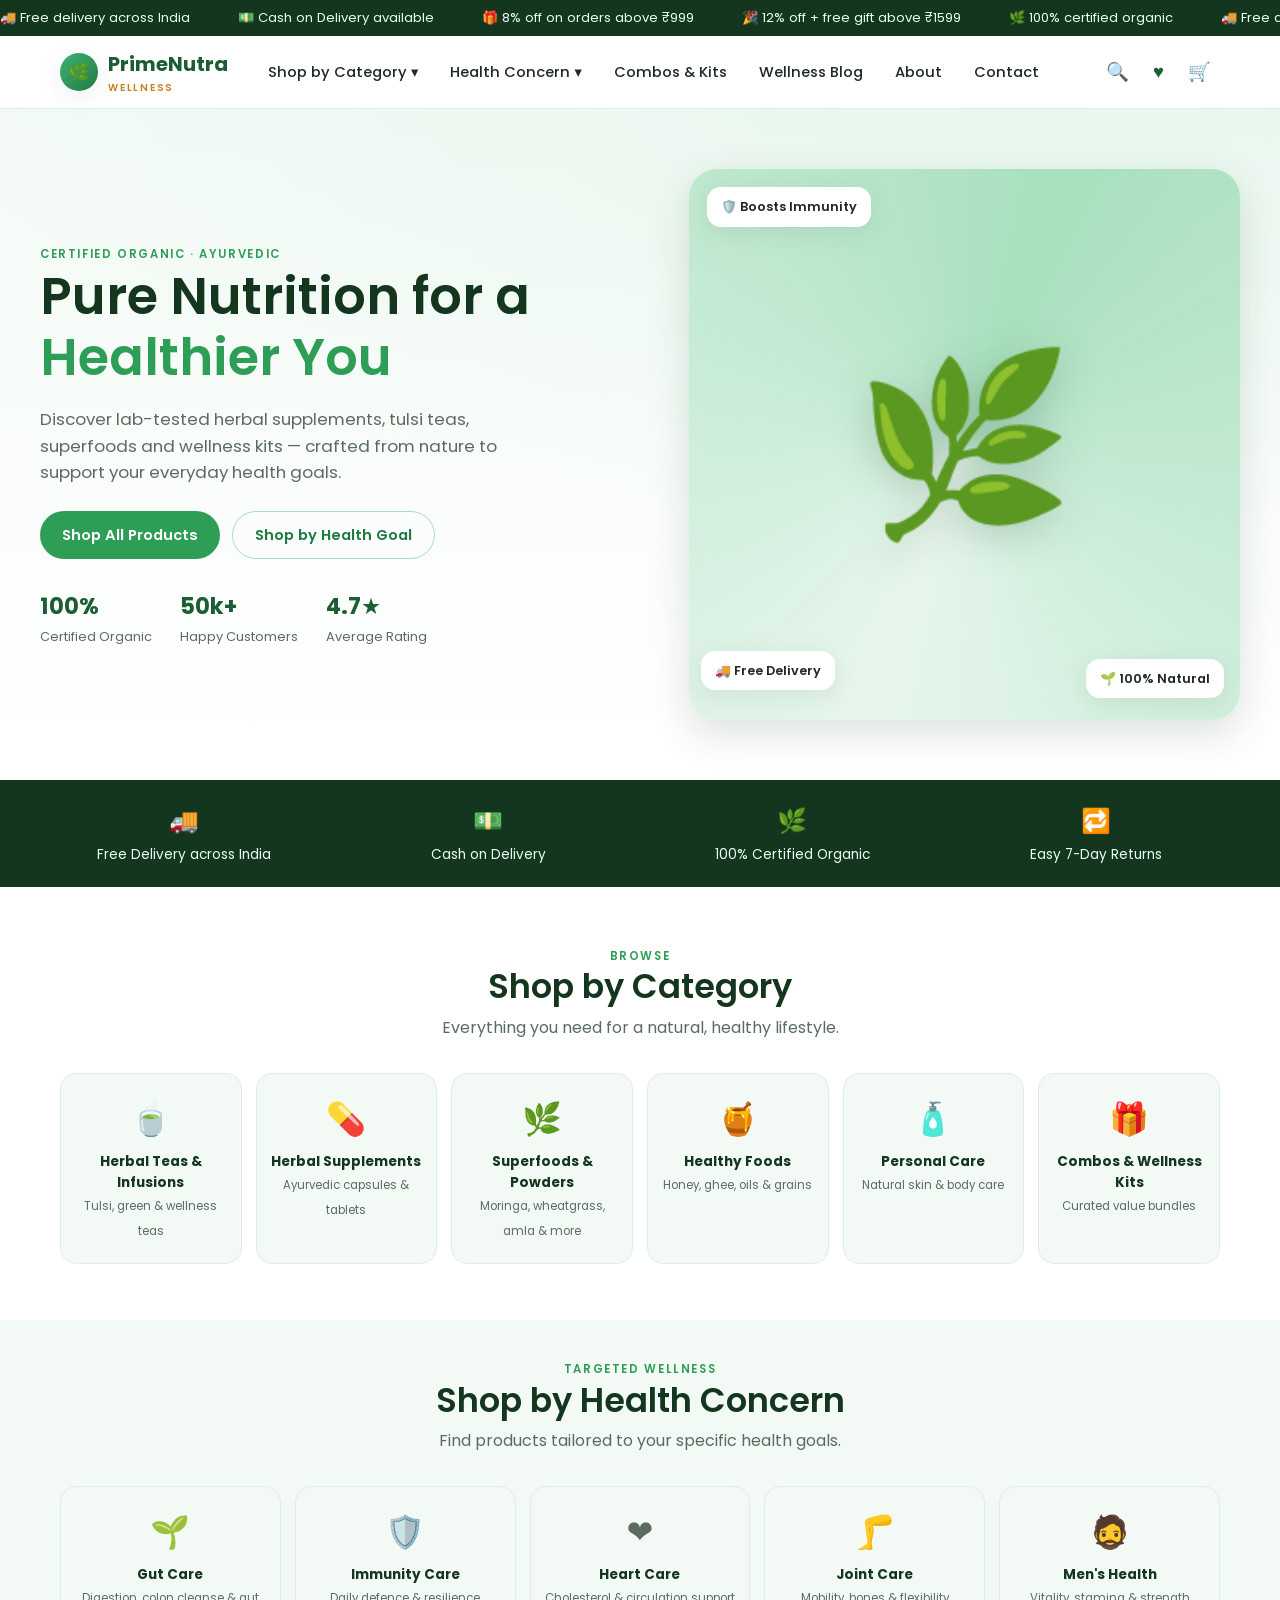
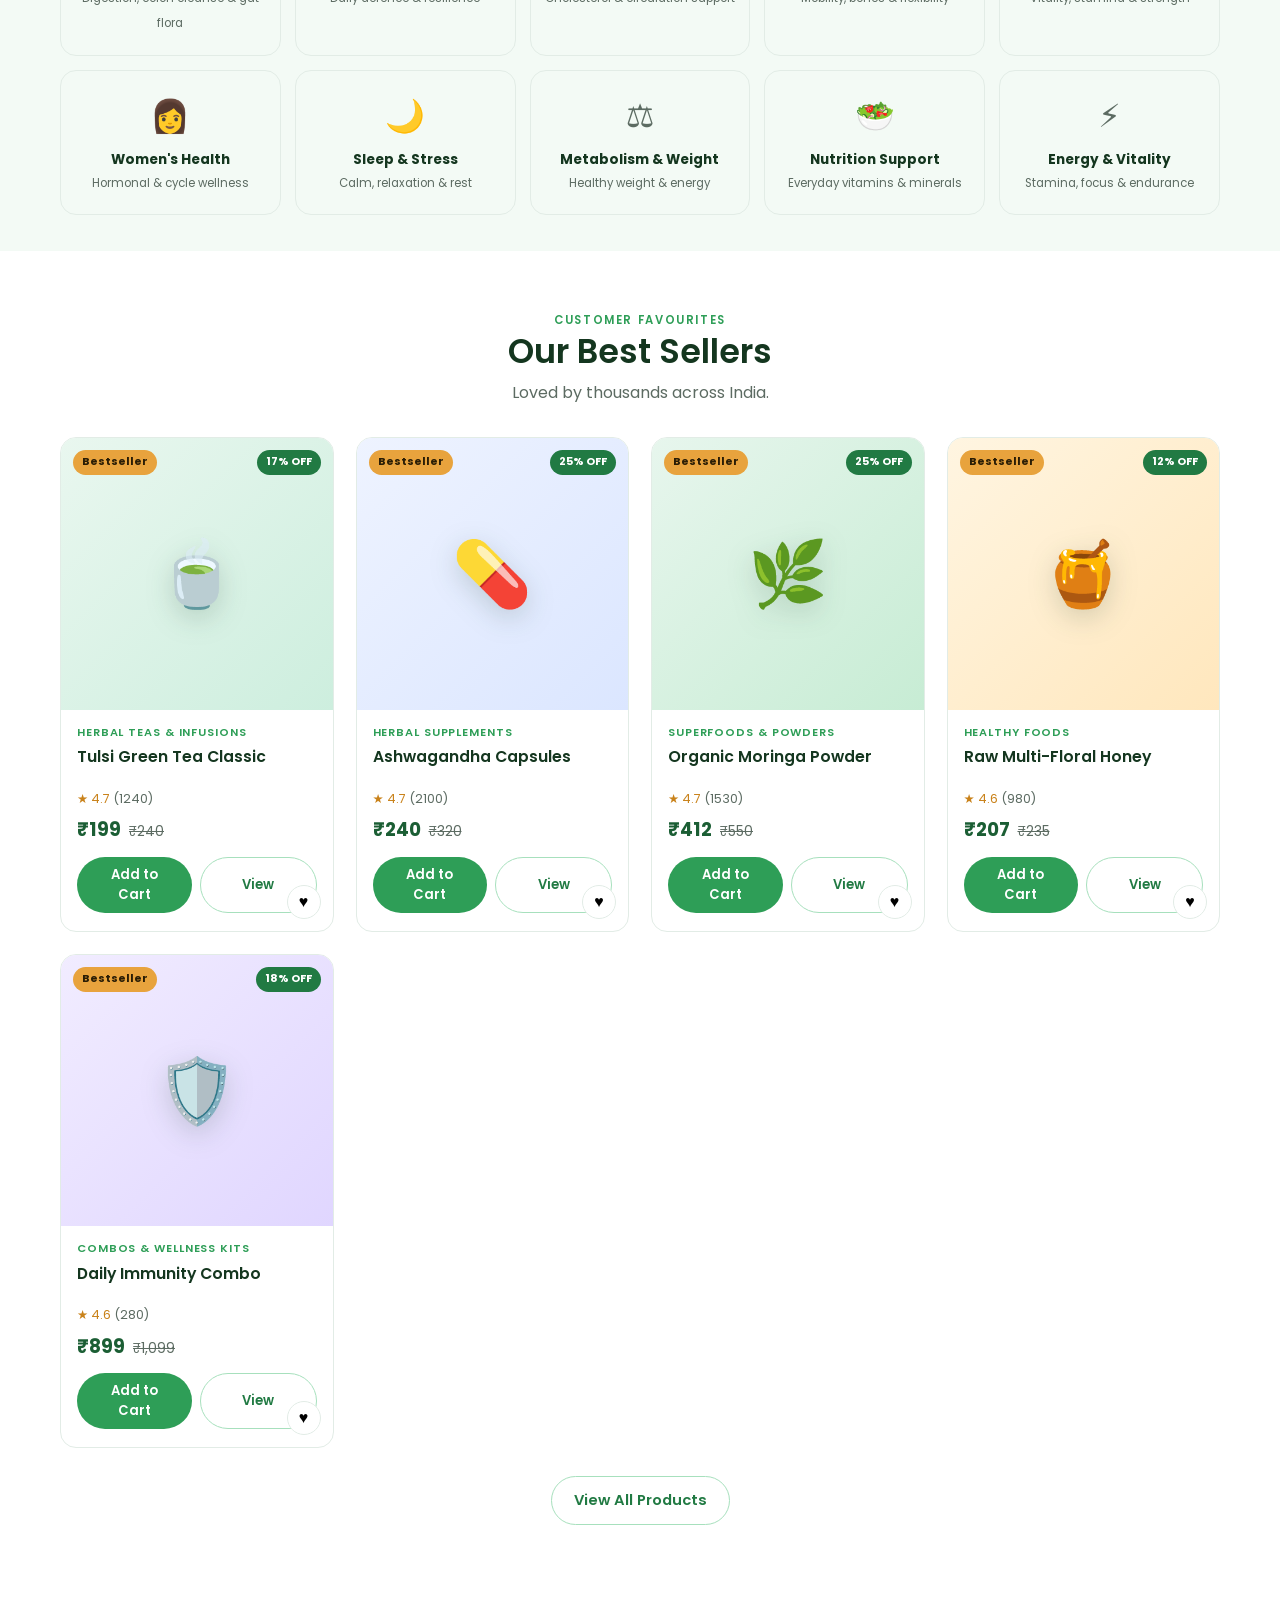
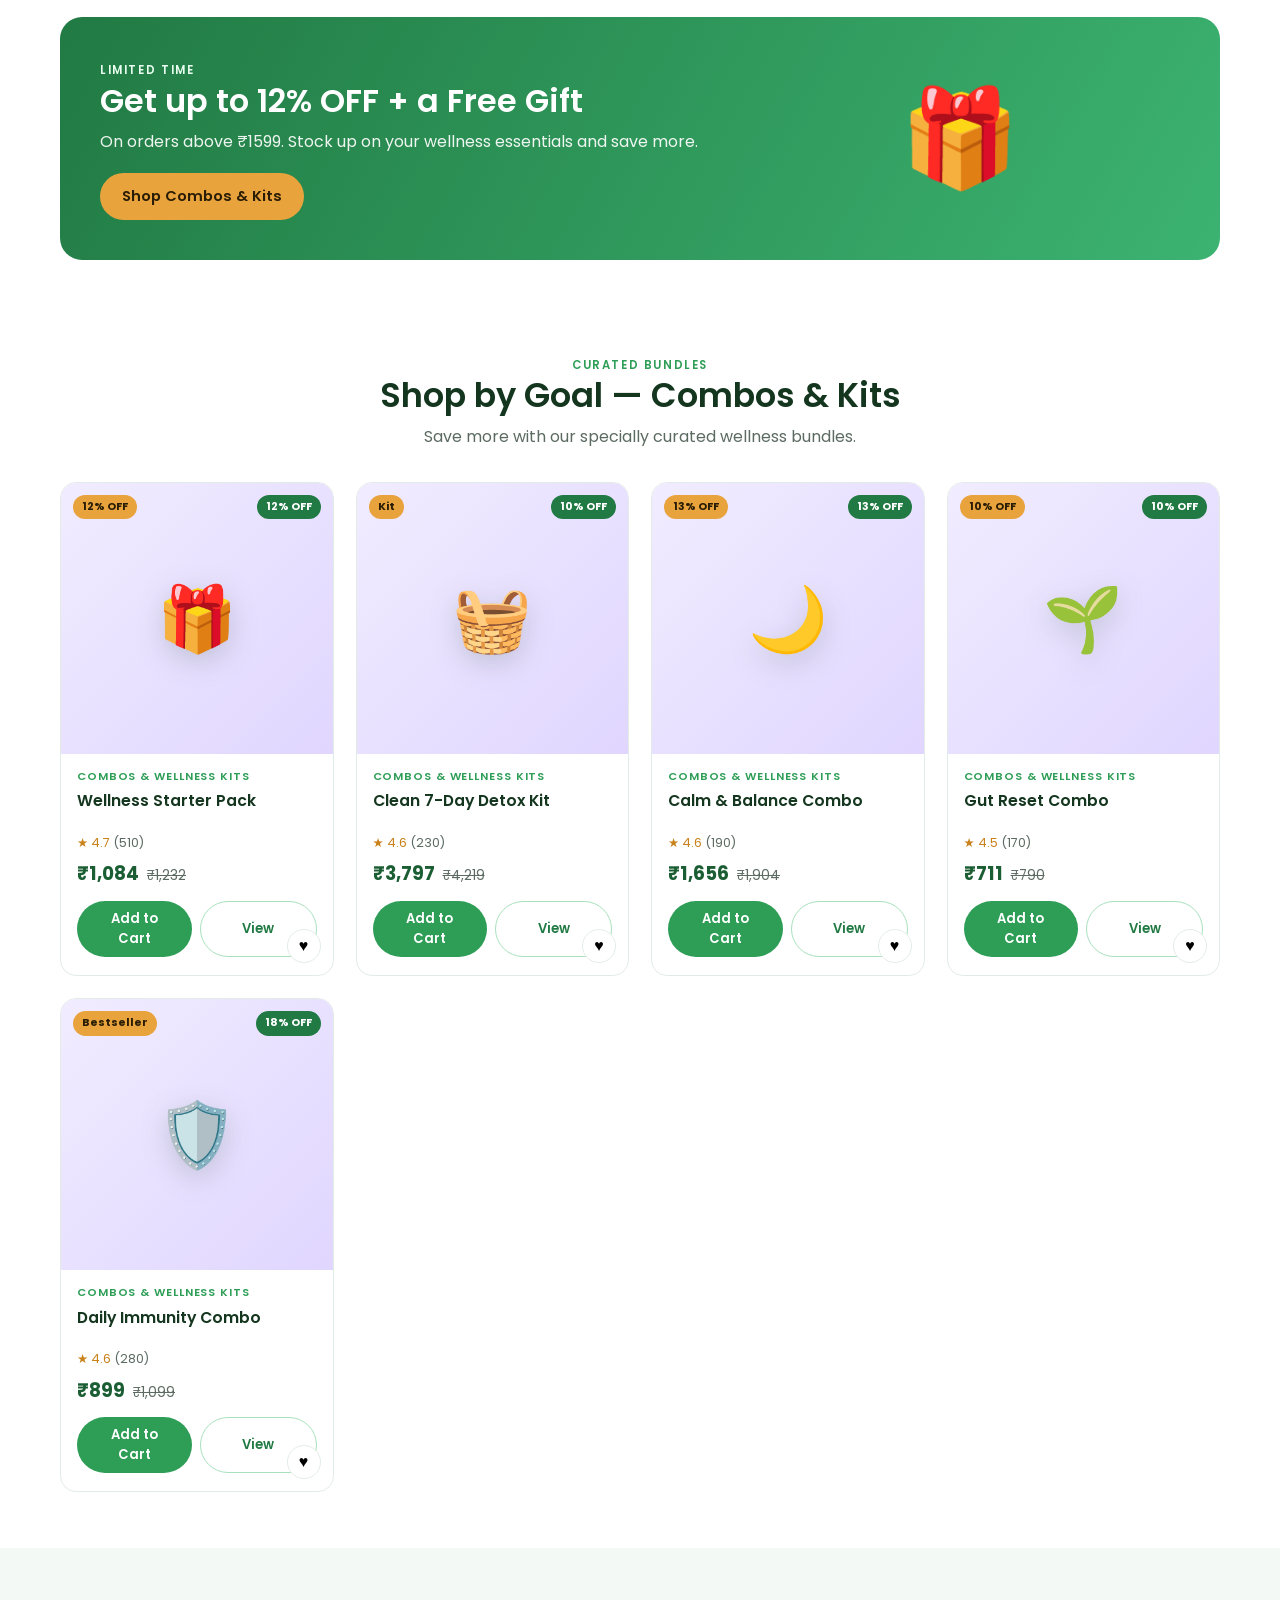
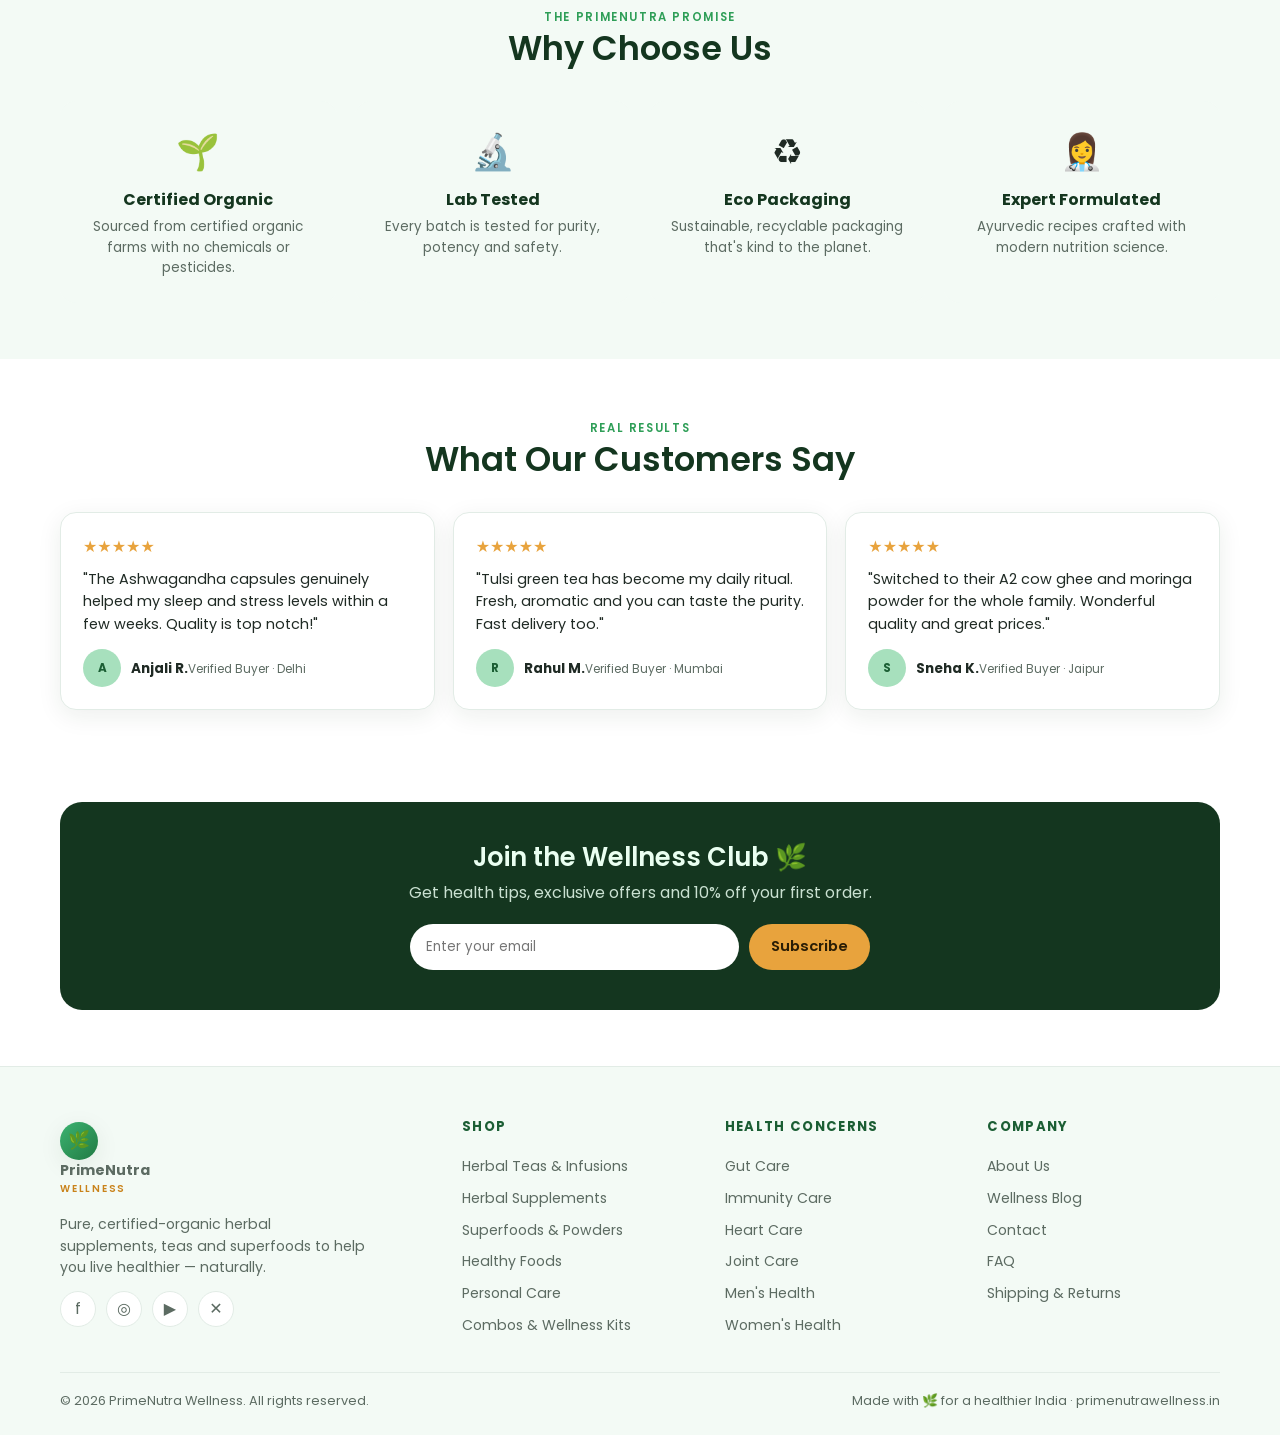
==== index.html @ 926539dd "feat: PrimeNutra Wellness organic health e-commerce site Green health-conscious storefront inspired " ====
<!DOCTYPE html>
<html lang="en">
<head>
  <meta charset="UTF-8" />
  <meta name="viewport" content="width=device-width, initial-scale=1.0" />
  <title>PrimeNutra Wellness – Organic Herbal Supplements, Teas & Superfoods</title>
  <meta name="description" content="Shop certified-organic herbal supplements, tulsi teas, superfoods, honey, ghee and wellness combos. Free delivery across India, COD available. Live healthier, naturally." />
  <link rel="preconnect" href="https://fonts.googleapis.com" />
  <link rel="preconnect" href="https://fonts.gstatic.com" crossorigin />
  <link href="https://fonts.googleapis.com/css2?family=Poppins:wght@400;500;600;700&display=swap" rel="stylesheet" />
  <link rel="icon" href="data:image/svg+xml,%3Csvg xmlns='http://www.w3.org/2000/svg' viewBox='0 0 100 100'%3E%3Ctext y='.9em' font-size='90'%3E%F0%9F%8C%BF%3C/text%3E%3C/svg%3E" />
  <link rel="stylesheet" href="css/styles.css" />
</head>
<body>
  <div id="site-header"></div>

  <!-- Hero -->
  <section class="hero">
    <div class="container hero__grid">
      <div>
        <span class="eyebrow">Certified Organic · Ayurvedic</span>
        <h1>Pure Nutrition for a <span>Healthier You</span></h1>
        <p>Discover lab-tested herbal supplements, tulsi teas, superfoods and wellness kits — crafted from nature to support your everyday health goals.</p>
        <div class="hero__cta">
          <a class="btn btn--primary" href="shop.html">Shop All Products</a>
          <a class="btn btn--ghost" href="#concerns">Shop by Health Goal</a>
        </div>
        <div class="hero__stats">
          <div><b>100%</b><span>Certified Organic</span></div>
          <div><b>50k+</b><span>Happy Customers</span></div>
          <div><b>4.7★</b><span>Average Rating</span></div>
        </div>
      </div>
      <div class="hero__art">
        <span class="leaf">🌿</span>
        <span class="hero__chip c1">🛡️ Boosts Immunity</span>
        <span class="hero__chip c2">🌱 100% Natural</span>
        <span class="hero__chip c3">🚚 Free Delivery</span>
      </div>
    </div>
  </section>

  <!-- Trust strip -->
  <section class="trust">
    <div class="container trust__grid">
      <div><span class="em">🚚</span><span>Free Delivery across India</span></div>
      <div><span class="em">💵</span><span>Cash on Delivery</span></div>
      <div><span class="em">🌿</span><span>100% Certified Organic</span></div>
      <div><span class="em">🔁</span><span>Easy 7-Day Returns</span></div>
    </div>
  </section>

  <!-- Categories -->
  <section class="section">
    <div class="container">
      <div class="section-head"><span class="eyebrow">Browse</span><h2>Shop by Category</h2><p>Everything you need for a natural, healthy lifestyle.</p></div>
      <div class="tiles" id="categoryTiles"></div>
    </div>
  </section>

  <!-- Shop by Health Concern -->
  <section class="section section--tight" id="concerns" style="background:var(--green-50)">
    <div class="container">
      <div class="section-head"><span class="eyebrow">Targeted Wellness</span><h2>Shop by Health Concern</h2><p>Find products tailored to your specific health goals.</p></div>
      <div class="tiles tiles--concern" id="concernTiles"></div>
    </div>
  </section>

  <!-- Best Sellers -->
  <section class="section">
    <div class="container">
      <div class="section-head"><span class="eyebrow">Customer Favourites</span><h2>Our Best Sellers</h2><p>Loved by thousands across India.</p></div>
      <div class="grid" id="bestSellers"></div>
      <div class="cta-center"><a class="btn btn--ghost" href="shop.html">View All Products</a></div>
    </div>
  </section>

  <!-- Promo banner -->
  <section class="section--tight">
    <div class="container">
      <div class="promo">
        <div>
          <span class="eyebrow" style="color:#eafff1">Limited Time</span>
          <h2>Get up to 12% OFF + a Free Gift</h2>
          <p>On orders above ₹1599. Stock up on your wellness essentials and save more.</p>
          <a class="btn btn--amber" href="shop.html?category=combos">Shop Combos &amp; Kits</a>
        </div>
        <div class="art">🎁</div>
      </div>
    </div>
  </section>

  <!-- Shop by Goal / Combos -->
  <section class="section">
    <div class="container">
      <div class="section-head"><span class="eyebrow">Curated Bundles</span><h2>Shop by Goal — Combos &amp; Kits</h2><p>Save more with our specially curated wellness bundles.</p></div>
      <div class="grid" id="combos"></div>
    </div>
  </section>

  <!-- Why us -->
  <section class="section" style="background:var(--green-50)">
    <div class="container">
      <div class="section-head"><span class="eyebrow">The PrimeNutra Promise</span><h2>Why Choose Us</h2></div>
      <div class="why">
        <div class="why__item"><span class="em">🌱</span><b>Certified Organic</b><p>Sourced from certified organic farms with no chemicals or pesticides.</p></div>
        <div class="why__item"><span class="em">🔬</span><b>Lab Tested</b><p>Every batch is tested for purity, potency and safety.</p></div>
        <div class="why__item"><span class="em">♻️</span><b>Eco Packaging</b><p>Sustainable, recyclable packaging that's kind to the planet.</p></div>
        <div class="why__item"><span class="em">👩‍⚕️</span><b>Expert Formulated</b><p>Ayurvedic recipes crafted with modern nutrition science.</p></div>
      </div>
    </div>
  </section>

  <!-- Testimonials -->
  <section class="section">
    <div class="container">
      <div class="section-head"><span class="eyebrow">Real Results</span><h2>What Our Customers Say</h2></div>
      <div class="reviews">
        <div class="review"><div class="stars">★★★★★</div><p>"The Ashwagandha capsules genuinely helped my sleep and stress levels within a few weeks. Quality is top notch!"</p><div class="who"><span class="av">A</span><div><b>Anjali R.</b><span>Verified Buyer · Delhi</span></div></div></div>
        <div class="review"><div class="stars">★★★★★</div><p>"Tulsi green tea has become my daily ritual. Fresh, aromatic and you can taste the purity. Fast delivery too."</p><div class="who"><span class="av">R</span><div><b>Rahul M.</b><span>Verified Buyer · Mumbai</span></div></div></div>
        <div class="review"><div class="stars">★★★★★</div><p>"Switched to their A2 cow ghee and moringa powder for the whole family. Wonderful quality and great prices."</p><div class="who"><span class="av">S</span><div><b>Sneha K.</b><span>Verified Buyer · Jaipur</span></div></div></div>
      </div>
    </div>
  </section>

  <!-- Newsletter -->
  <section class="section--tight">
    <div class="container">
      <div class="news">
        <h2>Join the Wellness Club 🌿</h2>
        <p>Get health tips, exclusive offers and 10% off your first order.</p>
        <form onsubmit="event.preventDefault(); PNW.toast('Thanks for subscribing! Check your inbox for 10% off.'); this.reset();">
          <input type="email" placeholder="Enter your email" required />
          <button class="btn btn--amber" type="submit">Subscribe</button>
        </form>
      </div>
    </div>
  </section>

  <div id="site-footer"></div>

  <script src="js/products.js"></script>
  <script src="js/app.js"></script>
  <script>
    // Category & concern tiles
    document.getElementById("categoryTiles").innerHTML = CATEGORIES.map(function (c) {
      return '<a class="tile" href="shop.html?category=' + c.id + '"><span class="em">' + c.emoji + '</span><b>' + c.name + '</b><span>' + c.blurb + '</span></a>';
    }).join("");
    document.getElementById("concernTiles").innerHTML = CONCERNS.map(function (c) {
      return '<a class="tile" href="shop.html?concern=' + c.id + '"><span class="em">' + c.emoji + '</span><b>' + c.name + '</b><span>' + c.blurb + '</span></a>';
    }).join("");
    // Best sellers + combos
    renderGrid("#bestSellers", PRODUCTS.filter(function (p) { return p.badge === "Bestseller"; }).slice(0, 8));
    renderGrid("#combos", PRODUCTS.filter(function (p) { return p.category === "combos"; }));
  </script>
</body>
</html>
---- css/styles.css ----
/* PrimeNutra Wellness — green, health-conscious theme */
:root {
  --green-900: #14361f;
  --green-800: #1b5e34;
  --green-700: #217a43;
  --green-600: #2e9e57;
  --green-500: #3cb371;
  --green-300: #a7e0bd;
  --green-100: #e7f6ed;
  --green-50:  #f3faf5;
  --amber:     #e8a33d;
  --amber-dark:#c9821a;
  --ink:       #1f2a24;
  --muted:     #5c6b62;
  --line:      #e2ece6;
  --white:     #ffffff;
  --radius:    16px;
  --shadow:    0 6px 24px rgba(20, 54, 31, .08);
  --shadow-lg: 0 14px 40px rgba(20, 54, 31, .14);
  --maxw:      1200px;
  --font:      "Poppins", "Segoe UI", system-ui, -apple-system, sans-serif;
}
* { box-sizing: border-box; margin: 0; padding: 0; }
html { scroll-behavior: smooth; }
body { font-family: var(--font); color: var(--ink); background: var(--white); line-height: 1.55; }
img { max-width: 100%; display: block; }
a { color: inherit; text-decoration: none; }
.container { max-width: var(--maxw); margin: 0 auto; padding: 0 20px; }
.section { padding: 56px 0; }
.section--tight { padding: 36px 0; }
h1, h2, h3 { line-height: 1.2; font-weight: 600; }
.section-head { text-align: center; margin-bottom: 32px; }
.section-head h2 { font-size: clamp(1.5rem, 3vw, 2.1rem); color: var(--green-900); }
.section-head p { color: var(--muted); margin-top: 8px; }
.eyebrow { text-transform: uppercase; letter-spacing: .14em; font-size: .72rem; font-weight: 600; color: var(--green-600); }

/* Buttons */
.btn { display: inline-flex; align-items: center; gap: 8px; border: none; cursor: pointer;
  font-family: inherit; font-weight: 600; font-size: .92rem; padding: 12px 22px; border-radius: 999px;
  transition: transform .12s ease, box-shadow .2s ease, background .2s ease; }
.btn:active { transform: translateY(1px); }
.btn--primary { background: var(--green-600); color: #fff; }
.btn--primary:hover { background: var(--green-700); box-shadow: var(--shadow); }
.btn--amber { background: var(--amber); color: #2a1d05; }
.btn--amber:hover { background: var(--amber-dark); color:#fff; }
.btn--ghost { background: transparent; color: var(--green-700); border: 1.5px solid var(--green-300); }
.btn--ghost:hover { background: var(--green-100); }
.btn--sm { padding: 8px 16px; font-size: .82rem; }
.btn--block { width: 100%; justify-content: center; }

/* Announcement bar */
.announce { background: var(--green-900); color: #eafff1; font-size: .82rem; overflow: hidden; }
.announce__track { display: flex; gap: 48px; white-space: nowrap; padding: 8px 0; animation: marquee 22s linear infinite; }
.announce__track span { display: inline-flex; align-items: center; gap: 6px; }
@keyframes marquee { from { transform: translateX(0); } to { transform: translateX(-50%); } }

/* Header */
.header { position: sticky; top: 0; z-index: 50; background: rgba(255,255,255,.96);
  backdrop-filter: blur(8px); border-bottom: 1px solid var(--line); }
.header__row { display: flex; align-items: center; gap: 20px; height: 72px; }
.logo { display: flex; align-items: center; gap: 10px; font-weight: 700; font-size: 1.25rem; color: var(--green-800); }
.logo__mark { width: 38px; height: 38px; border-radius: 50%; background: linear-gradient(135deg, var(--green-500), var(--green-700));
  display: grid; place-items: center; color: #fff; font-size: 1.1rem; box-shadow: var(--shadow); }
.logo small { display:block; font-size:.62rem; letter-spacing:.18em; color: var(--amber-dark); font-weight:600; text-transform:uppercase; }
.nav { display: flex; align-items: center; gap: 4px; margin-left: 6px; }
.nav > .nav__item { position: relative; }
.nav__link { display: inline-flex; align-items: center; gap: 5px; padding: 10px 14px; border-radius: 10px;
  font-weight: 500; font-size: .92rem; color: var(--ink); cursor: pointer; }
.nav__link:hover { background: var(--green-100); color: var(--green-800); }
.nav__item:hover .dropdown { opacity: 1; visibility: visible; transform: translateY(0); }
.dropdown { position: absolute; top: 100%; left: 0; min-width: 260px; background: #fff; border: 1px solid var(--line);
  border-radius: 14px; box-shadow: var(--shadow-lg); padding: 10px; opacity: 0; visibility: hidden;
  transform: translateY(8px); transition: all .16s ease; }
.dropdown--wide { min-width: 460px; display: grid; grid-template-columns: 1fr 1fr; gap: 4px; }
.dropdown a { display: flex; gap: 10px; align-items: flex-start; padding: 10px; border-radius: 10px; }
.dropdown a:hover { background: var(--green-50); }
.dropdown a .em { font-size: 1.1rem; }
.dropdown a b { font-size: .9rem; color: var(--green-900); font-weight: 600; }
.dropdown a span { display: block; font-size: .76rem; color: var(--muted); }
.header__actions { margin-left: auto; display: flex; align-items: center; gap: 6px; }
.icon-btn { position: relative; background: transparent; border: none; cursor: pointer; padding: 9px;
  border-radius: 10px; font-size: 1.15rem; color: var(--green-800); }
.icon-btn:hover { background: var(--green-100); }
.badge-count { position: absolute; top: 2px; right: 0; background: var(--amber); color:#2a1d05; font-size: .64rem;
  font-weight: 700; min-width: 17px; height: 17px; border-radius: 999px; display: grid; place-items: center; padding: 0 4px; }
.hamburger { display: none; }

/* Hero */
.hero { background: radial-gradient(1100px 500px at 80% -10%, var(--green-100), transparent),
  linear-gradient(180deg, var(--green-50), #fff); }
.hero__grid { display: grid; grid-template-columns: 1.05fr .95fr; gap: 40px; align-items: center; padding: 60px 0; }
.hero h1 { font-size: clamp(2rem, 4.4vw, 3.2rem); color: var(--green-900); }
.hero h1 span { color: var(--green-600); }
.hero p { color: var(--muted); font-size: 1.05rem; margin: 18px 0 26px; max-width: 46ch; }
.hero__cta { display: flex; gap: 12px; flex-wrap: wrap; }
.hero__stats { display: flex; gap: 28px; margin-top: 30px; flex-wrap: wrap; }
.hero__stats div b { display: block; font-size: 1.4rem; color: var(--green-800); }
.hero__stats div span { font-size: .8rem; color: var(--muted); }
.hero__art { aspect-ratio: 1/1; border-radius: 28px; background:
  conic-gradient(from 200deg at 50% 50%, var(--green-100), var(--green-300), var(--green-100));
  position: relative; display: grid; place-items: center; box-shadow: var(--shadow-lg); overflow: hidden; }
.hero__art .leaf { font-size: clamp(6rem, 16vw, 11rem); filter: drop-shadow(0 10px 20px rgba(20,54,31,.2)); }
.hero__chip { position: absolute; background: #fff; border-radius: 14px; padding: 10px 14px; box-shadow: var(--shadow);
  font-size: .8rem; font-weight: 600; display: flex; gap: 8px; align-items: center; }
.hero__chip.c1 { top: 18px; left: 18px; } .hero__chip.c2 { bottom: 22px; right: 16px; }
.hero__chip.c3 { bottom: 30px; left: 12px; }

/* Trust strip */
.trust { background: var(--green-900); color: #eafff1; }
.trust__grid { display: grid; grid-template-columns: repeat(4, 1fr); gap: 16px; padding: 22px 0; text-align: center; }
.trust__grid div { display: flex; flex-direction: column; align-items: center; gap: 4px; font-size: .85rem; }
.trust__grid .em { font-size: 1.5rem; }

/* Category / concern tiles */
.tiles { display: grid; grid-template-columns: repeat(6, 1fr); gap: 14px; }
.tiles--concern { grid-template-columns: repeat(5, 1fr); }
.tile { background: var(--green-50); border: 1px solid var(--line); border-radius: var(--radius); padding: 20px 14px;
  text-align: center; transition: transform .15s ease, box-shadow .2s ease; }
.tile:hover { transform: translateY(-4px); box-shadow: var(--shadow); border-color: var(--green-300); }
.tile .em { font-size: 2rem; }
.tile b { display: block; margin-top: 8px; font-size: .85rem; color: var(--green-900); }
.tile span { font-size: .72rem; color: var(--muted); }

/* Product grid + cards */
.grid { display: grid; grid-template-columns: repeat(4, 1fr); gap: 22px; }
.card { background: #fff; border: 1px solid var(--line); border-radius: var(--radius); overflow: hidden;
  display: flex; flex-direction: column; transition: transform .15s ease, box-shadow .2s ease; position: relative; }
.card:hover { transform: translateY(-5px); box-shadow: var(--shadow-lg); }
.card__media { aspect-ratio: 1/1; display: grid; place-items: center; position: relative; }
.card__media .em { font-size: 4rem; filter: drop-shadow(0 8px 14px rgba(20,54,31,.18)); }
.card__badge { position: absolute; top: 12px; left: 12px; background: var(--amber); color: #2a1d05;
  font-size: .68rem; font-weight: 700; padding: 4px 9px; border-radius: 999px; }
.card__disc { position: absolute; top: 12px; right: 12px; background: var(--green-700); color: #fff;
  font-size: .68rem; font-weight: 700; padding: 4px 9px; border-radius: 999px; }
.card__wish { position: absolute; bottom: 12px; right: 12px; background: #fff; border: 1px solid var(--line);
  width: 34px; height: 34px; border-radius: 50%; display: grid; place-items: center; cursor: pointer; font-size: 1rem; }
.card__wish.active { color: #e23; border-color: #f3b; }
.card__body { padding: 14px 16px 18px; display: flex; flex-direction: column; flex: 1; }
.card__cat { font-size: .7rem; color: var(--green-600); text-transform: uppercase; letter-spacing: .08em; font-weight: 600; }
.card__title { font-size: .98rem; font-weight: 600; color: var(--green-900); margin: 4px 0 6px; min-height: 2.4em; }
.card__rating { font-size: .78rem; color: var(--amber-dark); margin-bottom: 8px; }
.card__rating span { color: var(--muted); }
.card__price { display: flex; align-items: baseline; gap: 8px; margin-top: auto; }
.card__price b { font-size: 1.15rem; color: var(--green-800); }
.card__price s { color: var(--muted); font-size: .85rem; }
.card__actions { display: flex; gap: 8px; margin-top: 12px; }
.card__actions .btn { flex: 1; justify-content: center; }

/* Banner / promo */
.promo { background: linear-gradient(120deg, var(--green-700), var(--green-500)); color: #fff; border-radius: 22px;
  padding: 40px; display: grid; grid-template-columns: 1.4fr 1fr; gap: 24px; align-items: center; }
.promo h2 { font-size: clamp(1.4rem, 3vw, 2rem); }
.promo p { opacity: .92; margin: 10px 0 18px; }
.promo .art { font-size: 6rem; text-align: center; }

/* Benefits / why */
.why { display: grid; grid-template-columns: repeat(4, 1fr); gap: 18px; }
.why__item { text-align: center; padding: 24px 16px; background: var(--green-50); border-radius: var(--radius); }
.why__item .em { font-size: 2.2rem; }
.why__item b { display: block; margin: 8px 0 4px; color: var(--green-900); }
.why__item p { font-size: .84rem; color: var(--muted); }

/* Testimonials */
.reviews { display: grid; grid-template-columns: repeat(3, 1fr); gap: 18px; }
.review { background: #fff; border: 1px solid var(--line); border-radius: var(--radius); padding: 22px; box-shadow: var(--shadow); }
.review .stars { color: var(--amber); margin-bottom: 8px; }
.review p { font-size: .9rem; color: var(--ink); }
.review .who { margin-top: 14px; display: flex; align-items: center; gap: 10px; }
.review .who .av { width: 38px; height: 38px; border-radius: 50%; background: var(--green-200, var(--green-300));
  display: grid; place-items: center; font-weight: 700; color: var(--green-800); }
.review .who b { font-size: .85rem; } .review .who span { font-size: .74rem; color: var(--muted); }

/* Newsletter */
.news { background: var(--green-900); color: #eafff1; border-radius: 22px; padding: 40px; text-align: center; }
.news h2 { font-size: 1.6rem; } .news p { opacity: .85; margin: 8px 0 18px; }
.news form { display: flex; gap: 10px; max-width: 460px; margin: 0 auto; }
.news input { flex: 1; padding: 13px 16px; border-radius: 999px; border: none; font-family: inherit; }

/* Footer */
.footer { background: var(--green-50); border-top: 1px solid var(--line); padding: 50px 0 24px; margin-top: 20px; }
.footer__grid { display: grid; grid-template-columns: 1.6fr 1fr 1fr 1fr; gap: 30px; }
.footer h4 { font-size: .82rem; text-transform: uppercase; letter-spacing: .1em; color: var(--green-800); margin-bottom: 14px; }
.footer a { display: block; color: var(--muted); font-size: .88rem; padding: 5px 0; }
.footer a:hover { color: var(--green-700); }
.footer__brand p { color: var(--muted); font-size: .88rem; margin: 12px 0; max-width: 34ch; }
.social { display: flex; gap: 10px; }
.social a { width: 36px; height: 36px; border-radius: 50%; background: #fff; border: 1px solid var(--line);
  display: grid; place-items: center; font-size: 1rem; }
.footer__bottom { border-top: 1px solid var(--line); margin-top: 30px; padding-top: 18px; display: flex;
  justify-content: space-between; flex-wrap: wrap; gap: 10px; font-size: .8rem; color: var(--muted); }

/* Page header */
.page-hero { background: linear-gradient(180deg, var(--green-100), #fff); padding: 40px 0; }
.page-hero h1 { font-size: clamp(1.6rem, 3.4vw, 2.4rem); color: var(--green-900); }
.breadcrumb { font-size: .82rem; color: var(--muted); margin-top: 6px; }
.breadcrumb a:hover { color: var(--green-700); }

/* Shop layout */
.shop { display: grid; grid-template-columns: 250px 1fr; gap: 28px; align-items: start; }
.filters { background: #fff; border: 1px solid var(--line); border-radius: var(--radius); padding: 18px; position: sticky; top: 90px; }
.filters h4 { font-size: .8rem; text-transform: uppercase; letter-spacing: .08em; color: var(--green-800); margin: 14px 0 8px; }
.filters h4:first-child { margin-top: 0; }
.filters label { display: flex; align-items: center; gap: 8px; font-size: .86rem; padding: 5px 0; cursor: pointer; color: var(--ink); }
.filters input[type="search"] { width: 100%; padding: 10px 12px; border: 1px solid var(--line); border-radius: 10px; font-family: inherit; }
.shop__bar { display: flex; justify-content: space-between; align-items: center; margin-bottom: 18px; flex-wrap: wrap; gap: 10px; }
.shop__bar select { padding: 9px 12px; border: 1px solid var(--line); border-radius: 10px; font-family: inherit; }
.count { color: var(--muted); font-size: .88rem; }
.empty { text-align: center; padding: 60px 20px; color: var(--muted); }

/* Product detail */
.pd { display: grid; grid-template-columns: 1fr 1.1fr; gap: 40px; align-items: start; }
.pd__media { aspect-ratio: 1/1; border-radius: 22px; display: grid; place-items: center; box-shadow: var(--shadow); }
.pd__media .em { font-size: 8rem; filter: drop-shadow(0 12px 20px rgba(20,54,31,.2)); }
.pd h1 { font-size: 1.8rem; color: var(--green-900); margin: 6px 0; }
.pd__price { display: flex; align-items: baseline; gap: 10px; margin: 14px 0; }
.pd__price b { font-size: 1.8rem; color: var(--green-800); }
.pd__price s { color: var(--muted); } .pd__price .off { color: var(--green-700); font-weight: 700; }
.pd__sizes { display: flex; gap: 8px; flex-wrap: wrap; margin: 12px 0; }
.chip { border: 1.5px solid var(--line); background:#fff; padding: 8px 14px; border-radius: 999px; cursor: pointer; font-size: .84rem; font-family: inherit; }
.chip.active { border-color: var(--green-600); background: var(--green-100); color: var(--green-800); font-weight: 600; }
.qty { display: inline-flex; align-items: center; border: 1.5px solid var(--line); border-radius: 999px; overflow: hidden; }
.qty button { border: none; background: #fff; width: 38px; height: 40px; font-size: 1.1rem; cursor: pointer; }
.qty span { width: 42px; text-align: center; font-weight: 600; }
.pd__benefits { list-style: none; margin: 18px 0; display: grid; gap: 8px; }
.pd__benefits li { display: flex; gap: 10px; font-size: .92rem; color: var(--ink); }
.pd__benefits li::before { content: "✓"; color: var(--green-600); font-weight: 700; }
.pd__buy { display: flex; gap: 12px; flex-wrap: wrap; margin-top: 18px; }

/* Cart drawer */
.drawer-overlay { position: fixed; inset: 0; background: rgba(20,54,31,.45); opacity: 0; visibility: hidden;
  transition: .2s; z-index: 100; }
.drawer-overlay.open { opacity: 1; visibility: visible; }
.drawer { position: fixed; top: 0; right: 0; height: 100%; width: 400px; max-width: 92vw; background: #fff;
  transform: translateX(100%); transition: transform .25s ease; z-index: 101; display: flex; flex-direction: column; }
.drawer.open { transform: translateX(0); }
.drawer__head { padding: 18px 20px; border-bottom: 1px solid var(--line); display: flex; justify-content: space-between; align-items: center; }
.drawer__head h3 { color: var(--green-900); }
.drawer__items { flex: 1; overflow-y: auto; padding: 12px 20px; }
.cart-row { display: grid; grid-template-columns: 56px 1fr auto; gap: 12px; padding: 12px 0; border-bottom: 1px solid var(--line); align-items: center; }
.cart-row .thumb { width: 56px; height: 56px; border-radius: 12px; display: grid; place-items: center; font-size: 1.6rem; }
.cart-row b { font-size: .88rem; color: var(--green-900); display: block; }
.cart-row small { color: var(--muted); font-size: .76rem; }
.cart-row .rm { background: none; border: none; color: var(--muted); cursor: pointer; font-size: .78rem; }
.cart-row .qty { transform: scale(.82); transform-origin: left; margin-top: 4px; }
.drawer__foot { border-top: 1px solid var(--line); padding: 18px 20px; }
.drawer__foot .line { display: flex; justify-content: space-between; margin-bottom: 10px; }
.drawer__foot .total { font-size: 1.2rem; font-weight: 700; color: var(--green-800); }

/* Checkout */
.checkout { display: grid; grid-template-columns: 1.3fr 1fr; gap: 30px; align-items: start; }
.field { margin-bottom: 14px; }
.field label { display: block; font-size: .82rem; font-weight: 600; margin-bottom: 5px; color: var(--green-900); }
.field input, .field textarea, .field select { width: 100%; padding: 11px 13px; border: 1px solid var(--line);
  border-radius: 10px; font-family: inherit; font-size: .92rem; }
.field--row { display: grid; grid-template-columns: 1fr 1fr; gap: 14px; }
.summary { background: var(--green-50); border: 1px solid var(--line); border-radius: var(--radius); padding: 22px; position: sticky; top: 90px; }
.summary .line { display: flex; justify-content: space-between; padding: 6px 0; font-size: .9rem; }
.summary .grand { font-size: 1.25rem; font-weight: 700; color: var(--green-800); border-top: 1px solid var(--line); margin-top: 10px; padding-top: 12px; }
.pay-opts label { display: flex; gap: 10px; align-items: center; border: 1.5px solid var(--line); border-radius: 12px; padding: 12px; margin-bottom: 10px; cursor: pointer; }
.pay-opts label.active { border-color: var(--green-600); background: var(--green-100); }

/* Toast */
.toast { position: fixed; bottom: 24px; left: 50%; transform: translateX(-50%) translateY(20px); background: var(--green-900);
  color: #fff; padding: 12px 22px; border-radius: 999px; font-size: .88rem; box-shadow: var(--shadow-lg);
  opacity: 0; visibility: hidden; transition: .25s; z-index: 200; }
.toast.show { opacity: 1; visibility: visible; transform: translateX(-50%) translateY(0); }

/* Accordion (FAQ) */
.acc { border: 1px solid var(--line); border-radius: var(--radius); overflow: hidden; margin-bottom: 12px; background: #fff; }
.acc__q { width: 100%; text-align: left; background: #fff; border: none; padding: 16px 18px; font-family: inherit;
  font-weight: 600; font-size: .95rem; cursor: pointer; display: flex; justify-content: space-between; color: var(--green-900); }
.acc__a { max-height: 0; overflow: hidden; transition: max-height .25s ease; color: var(--muted); font-size: .9rem; padding: 0 18px; }
.acc.open .acc__a { max-height: 240px; padding: 0 18px 16px; }

/* Misc */
.cta-center { text-align: center; margin-top: 28px; }
.prose { max-width: 760px; margin: 0 auto; }
.prose p { color: var(--ink); margin-bottom: 14px; }
.prose h2 { color: var(--green-900); margin: 26px 0 10px; }

/* Responsive */
@media (max-width: 980px) {
  .hero__grid, .pd, .checkout, .promo { grid-template-columns: 1fr; }
  .tiles, .tiles--concern { grid-template-columns: repeat(3, 1fr); }
  .grid { grid-template-columns: repeat(3, 1fr); }
  .why, .reviews, .footer__grid, .trust__grid { grid-template-columns: repeat(2, 1fr); }
  .shop { grid-template-columns: 1fr; }
  .filters { position: static; }
}
@media (max-width: 720px) {
  .nav { display: none; position: absolute; top: 72px; left: 0; right: 0; flex-direction: column; background: #fff;
    border-bottom: 1px solid var(--line); padding: 10px; align-items: stretch; }
  .nav.open { display: flex; }
  .dropdown { position: static; opacity: 1; visibility: visible; transform: none; box-shadow: none; border: none;
    display: none; padding-left: 16px; }
  .dropdown--wide { grid-template-columns: 1fr; }
  .nav__item.open .dropdown { display: block; }
  .hamburger { display: grid; }
  .grid, .tiles, .tiles--concern { grid-template-columns: repeat(2, 1fr); }
  .news form { flex-direction: column; }
}
@media (max-width: 460px) {
  .grid, .tiles, .tiles--concern, .why, .reviews, .footer__grid, .trust__grid { grid-template-columns: 1fr 1fr; }
  .footer__grid { grid-template-columns: 1fr; }
}
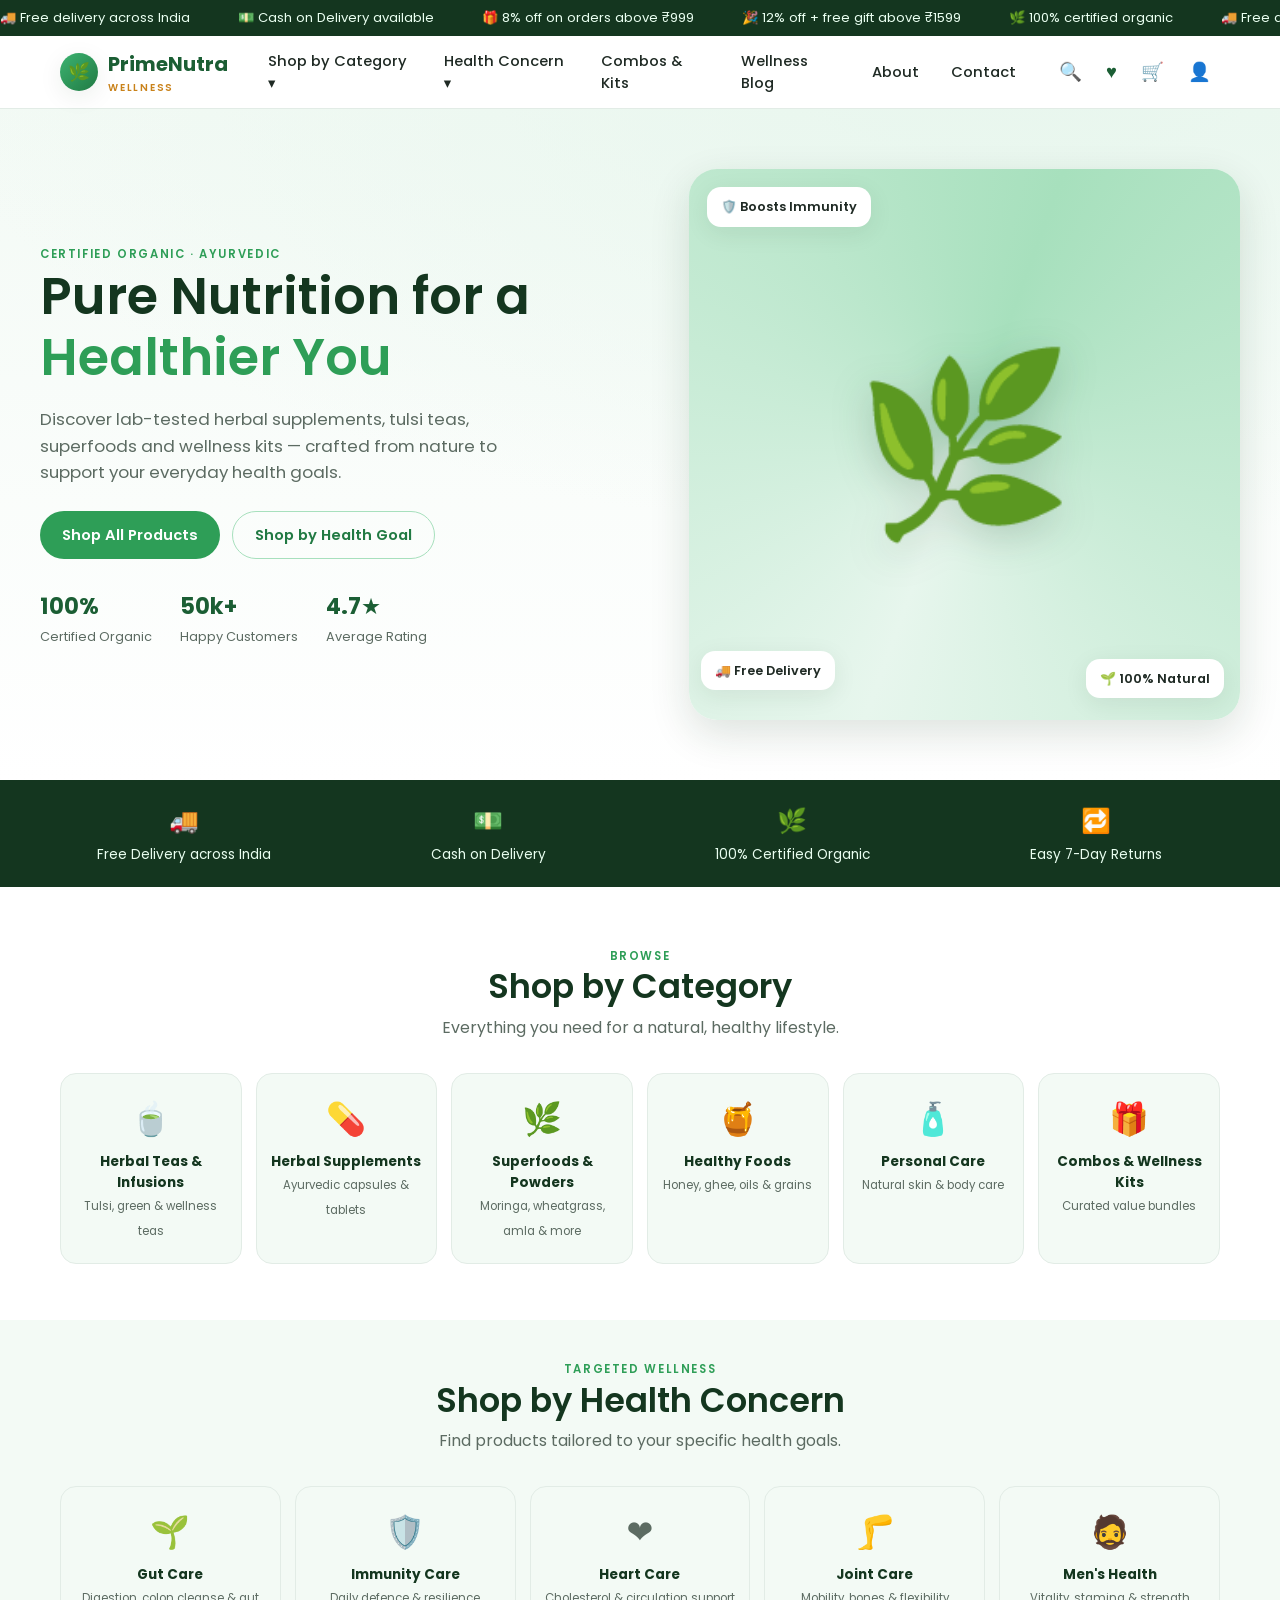
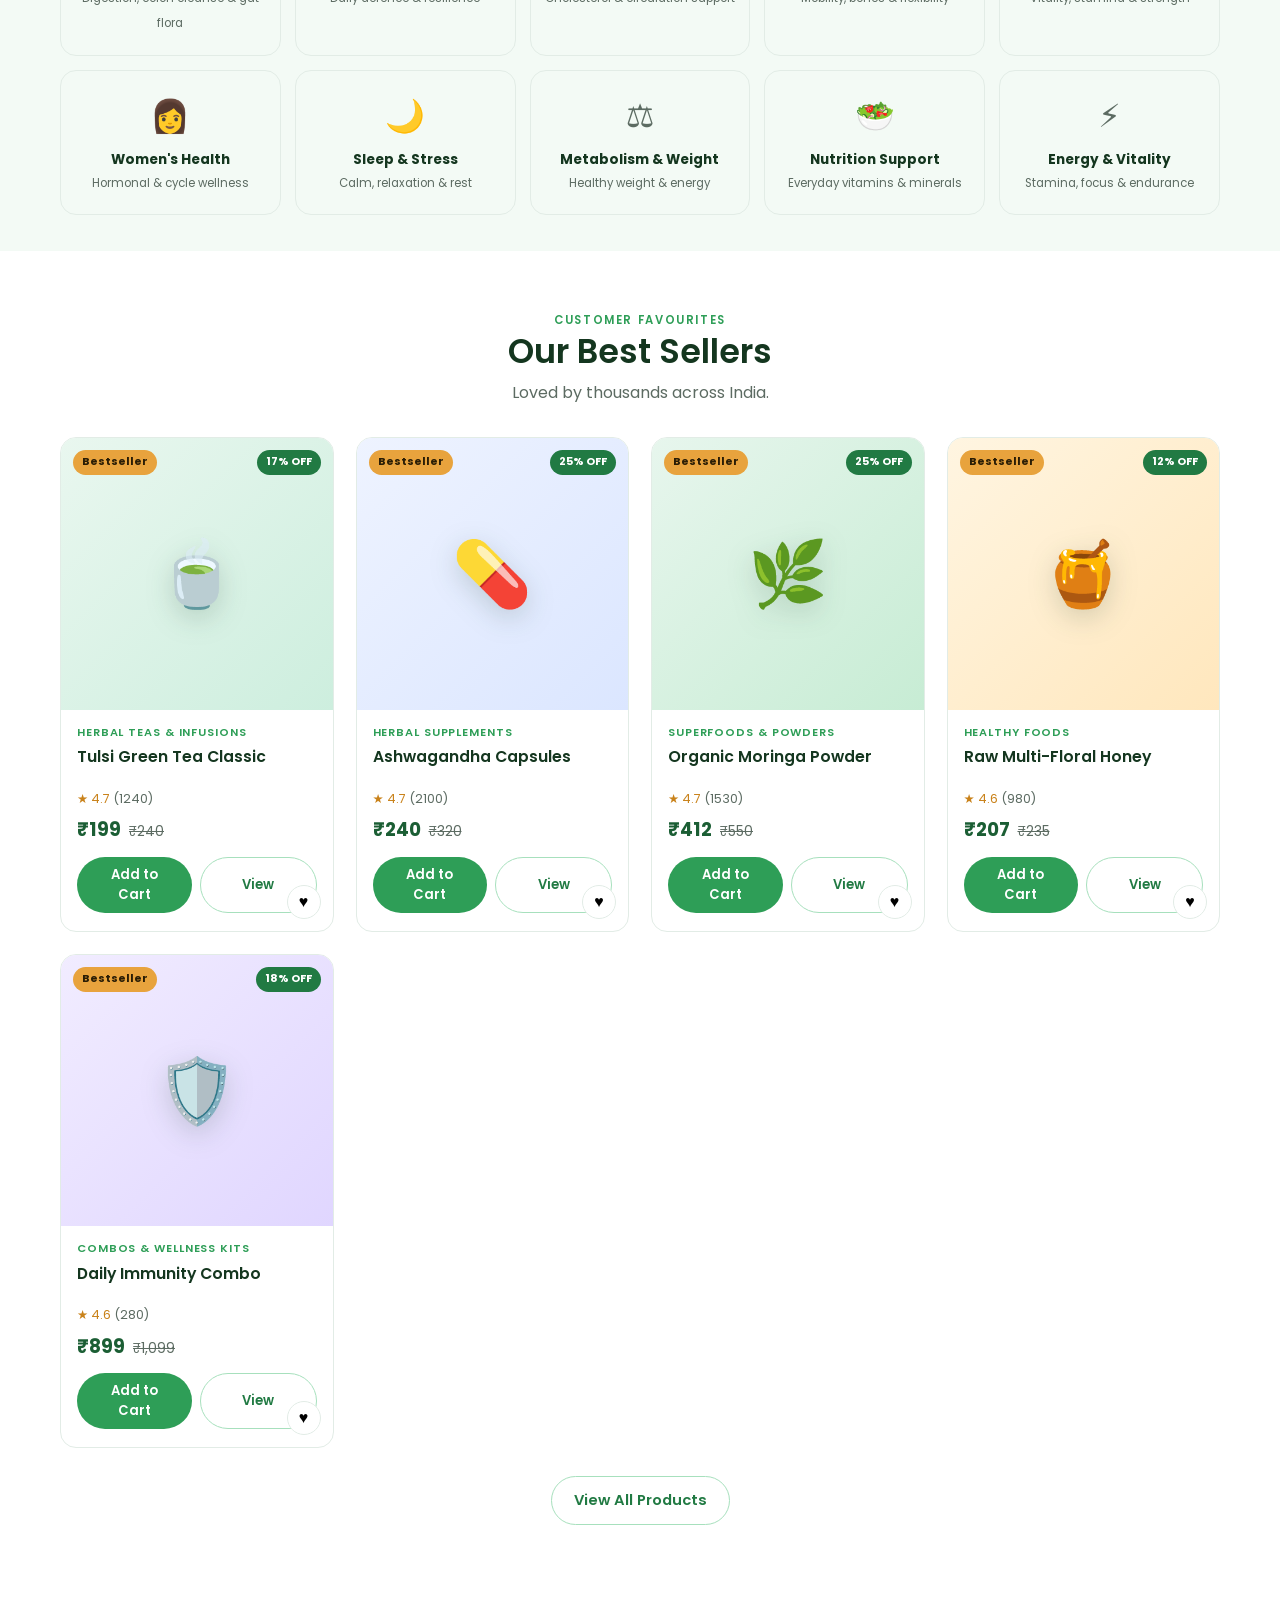
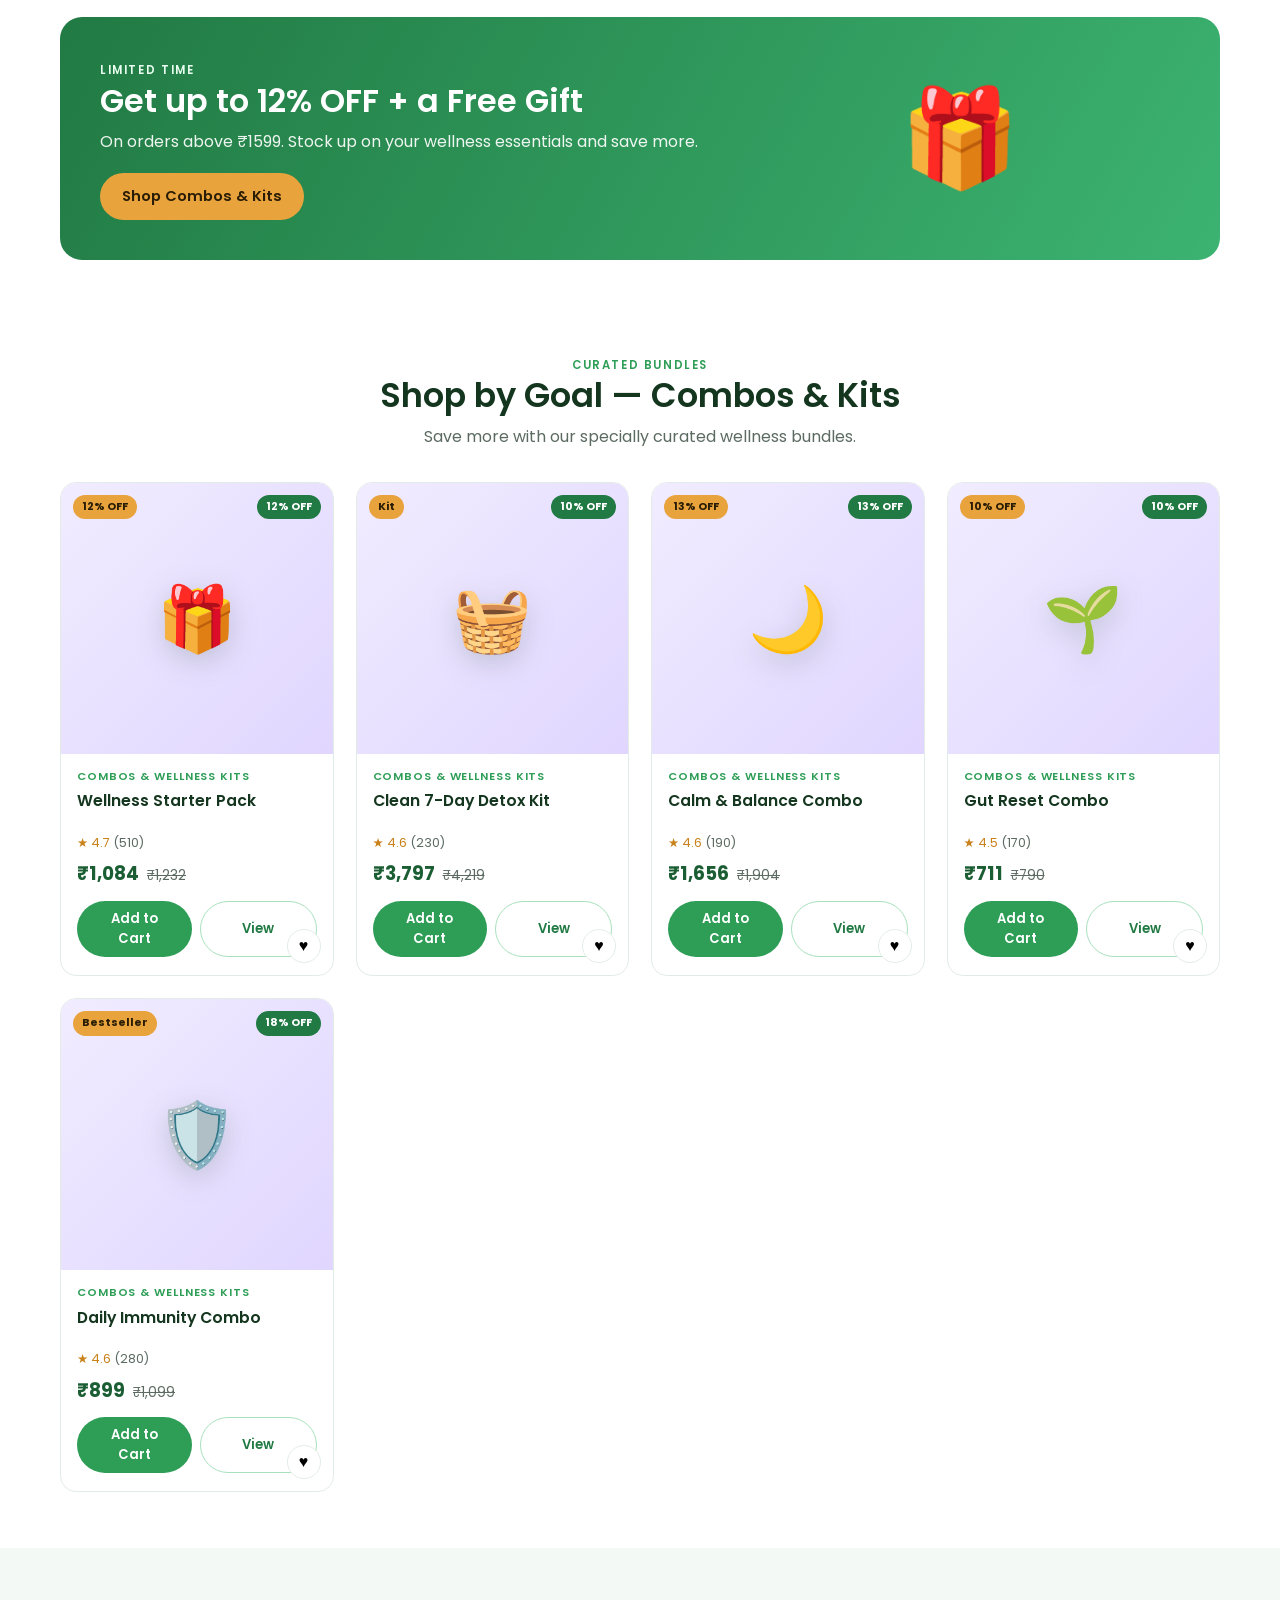
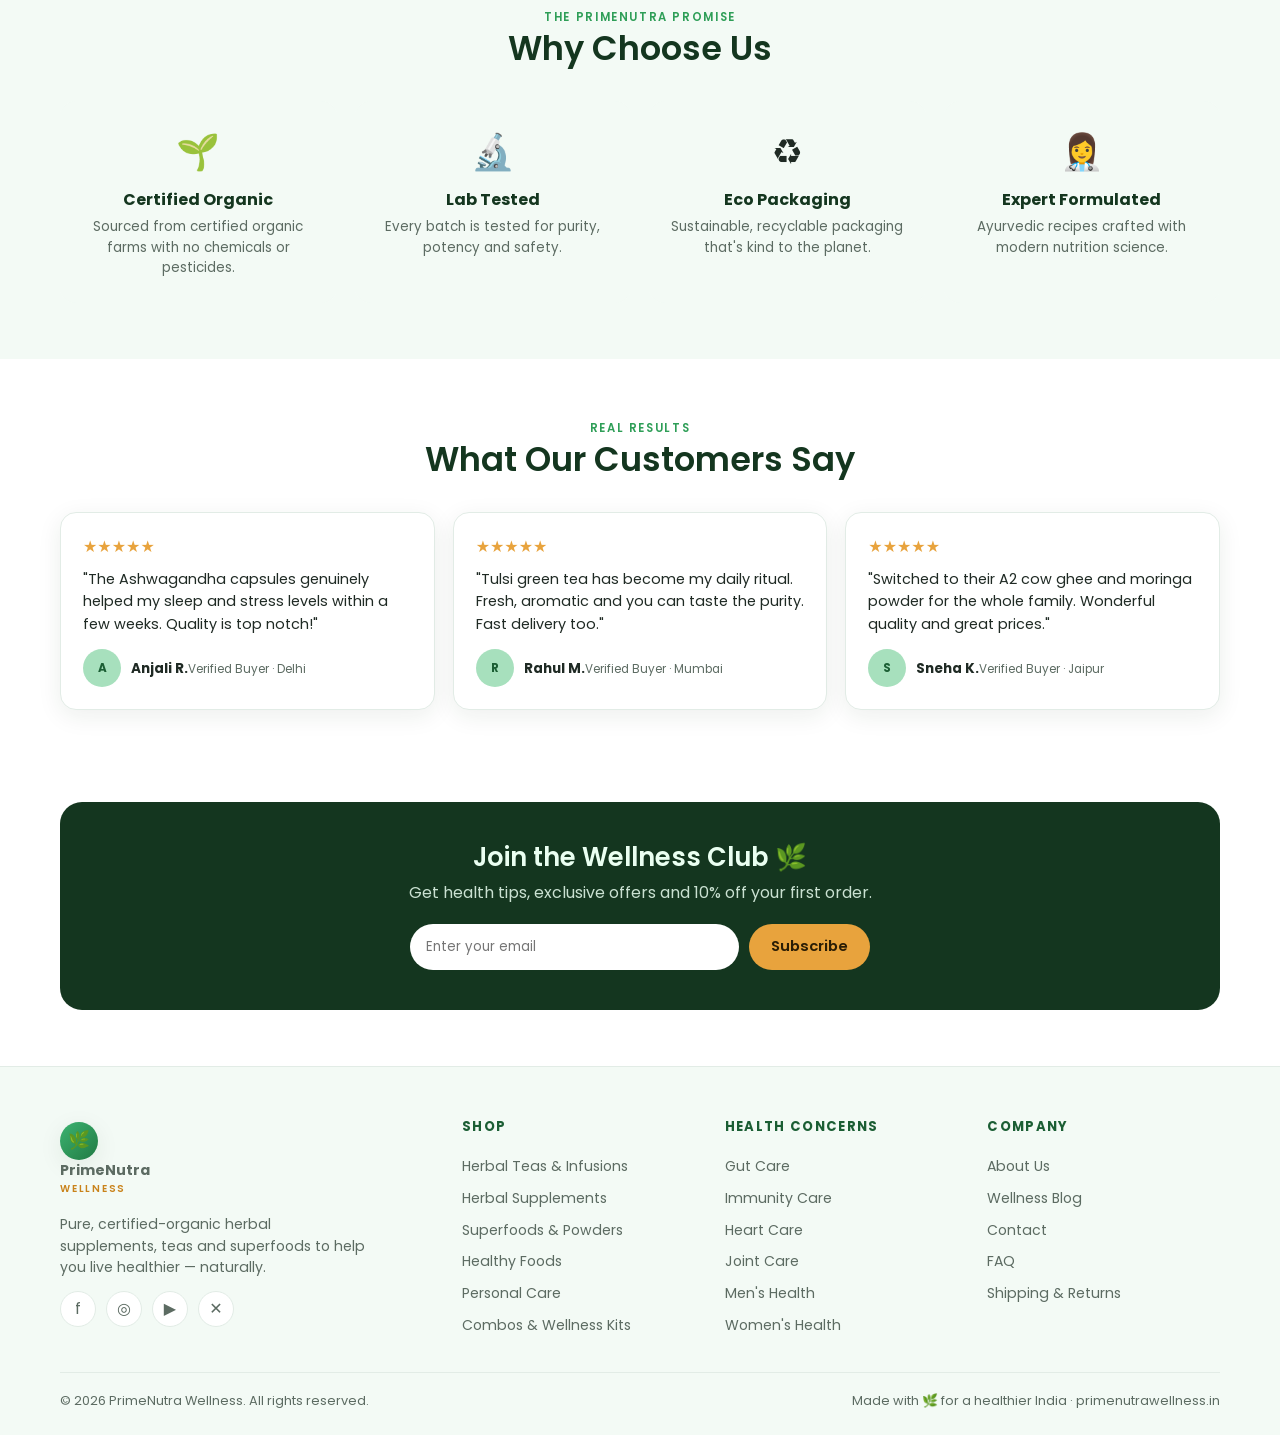
==== commit 5bf4adc6: "feat: complete D2C platform — 30 modules implementation - OTP-based customer auth (mobile login, no " ====
--- a/index.html
+++ b/index.html
@@ -10,6 +10,23 @@
   <link href="https://fonts.googleapis.com/css2?family=Poppins:wght@400;500;600;700&display=swap" rel="stylesheet" />
   <link rel="icon" href="data:image/svg+xml,%3Csvg xmlns='http://www.w3.org/2000/svg' viewBox='0 0 100 100'%3E%3Ctext y='.9em' font-size='90'%3E%F0%9F%8C%BF%3C/text%3E%3C/svg%3E" />
   <link rel="stylesheet" href="css/styles.css" />
+  <link rel="canonical" href="https://primenutrawellness.in/" />
+  <meta property="og:type" content="website" />
+  <meta property="og:title" content="PrimeNutra Wellness – Organic Herbal Supplements" />
+  <meta property="og:description" content="Shop certified-organic herbal supplements, tulsi teas, superfoods. Free delivery, COD available." />
+  <meta property="og:url" content="https://primenutrawellness.in/" />
+  <meta name="twitter:card" content="summary_large_image" />
+  <script type="application/ld+json">{
+    "@context":"https://schema.org","@type":"Organization",
+    "name":"PrimeNutra Wellness","url":"https://primenutrawellness.in",
+    "description":"Certified organic herbal supplements, teas and superfoods for a healthier India.",
+    "sameAs":[]
+  }</script>
+  <script type="application/ld+json">{
+    "@context":"https://schema.org","@type":"WebSite",
+    "name":"PrimeNutra Wellness","url":"https://primenutrawellness.in",
+    "potentialAction":{"@type":"SearchAction","target":"https://primenutrawellness.in/shop.html?search={search_term_string}","query-input":"required name=search_term_string"}
+  }</script>
 </head>
 <body>
   <div id="site-header"></div>
@@ -142,16 +159,21 @@
   <script src="js/products.js"></script>
   <script src="js/app.js"></script>
   <script>
-    // Category & concern tiles
-    document.getElementById("categoryTiles").innerHTML = CATEGORIES.map(function (c) {
-      return '<a class="tile" href="shop.html?category=' + c.id + '"><span class="em">' + c.emoji + '</span><b>' + c.name + '</b><span>' + c.blurb + '</span></a>';
-    }).join("");
-    document.getElementById("concernTiles").innerHTML = CONCERNS.map(function (c) {
-      return '<a class="tile" href="shop.html?concern=' + c.id + '"><span class="em">' + c.emoji + '</span><b>' + c.name + '</b><span>' + c.blurb + '</span></a>';
-    }).join("");
-    // Best sellers + combos
-    renderGrid("#bestSellers", PRODUCTS.filter(function (p) { return p.badge === "Bestseller"; }).slice(0, 8));
-    renderGrid("#combos", PRODUCTS.filter(function (p) { return p.category === "combos"; }));
+    window.pageRender = function () {
+      // Category & concern tiles
+      document.getElementById("categoryTiles").innerHTML = CATEGORIES.map(function (c) {
+        return '<a class="tile" href="shop.html?category=' + c.id + '"><span class="em">' + c.emoji + '</span><b>' + c.name + '</b><span>' + c.blurb + '</span></a>';
+      }).join("");
+      document.getElementById("concernTiles").innerHTML = CONCERNS.map(function (c) {
+        return '<a class="tile" href="shop.html?concern=' + c.id + '"><span class="em">' + c.emoji + '</span><b>' + c.name + '</b><span>' + c.blurb + '</span></a>';
+      }).join("");
+      // Best sellers + combos
+      var best = PRODUCTS.filter(function (p) { return p.badge === "Bestseller"; });
+      renderGrid("#bestSellers", (best.length ? best : PRODUCTS).slice(0, 8));
+      renderGrid("#combos", PRODUCTS.filter(function (p) { return p.category === "combos"; }));
+    };
+    window.pageRender();
   </script>
+  <script src="js/api.js"></script>
 </body>
 </html>
--- a/css/styles.css
+++ b/css/styles.css
@@ -128,6 +128,8 @@
 .card:hover { transform: translateY(-5px); box-shadow: var(--shadow-lg); }
 .card__media { aspect-ratio: 1/1; display: grid; place-items: center; position: relative; }
 .card__media .em { font-size: 4rem; filter: drop-shadow(0 8px 14px rgba(20,54,31,.18)); }
+.card__img { width: 100%; height: 100%; object-fit: cover; border-radius: inherit; }
+.pd__media .pd__img { width: 100%; height: 100%; object-fit: cover; border-radius: 22px; }
 .card__badge { position: absolute; top: 12px; left: 12px; background: var(--amber); color: #2a1d05;
   font-size: .68rem; font-weight: 700; padding: 4px 9px; border-radius: 999px; }
 .card__disc { position: absolute; top: 12px; right: 12px; background: var(--green-700); color: #fff;
@@ -303,3 +305,49 @@
   .grid, .tiles, .tiles--concern, .why, .reviews, .footer__grid, .trust__grid { grid-template-columns: 1fr 1fr; }
   .footer__grid { grid-template-columns: 1fr; }
 }
+
+/* ─── Login Modal ─── */
+.login-modal-bg { position: fixed; top: 0; left: 0; right: 0; bottom: 0; background: rgba(0,0,0,.45);
+  display: flex; align-items: center; justify-content: center; z-index: 9999; }
+.login-modal { background: #fff; border-radius: 16px; padding: 32px; max-width: 380px; width: 92%;
+  position: relative; box-shadow: 0 20px 60px rgba(0,0,0,.2); }
+.login-modal h2 { margin: 0 0 4px; color: var(--green-800); }
+.login-modal p { color: #666; margin: 0 0 16px; font-size: 14px; }
+.login-modal .field { margin-bottom: 12px; }
+.login-modal .field label { display: block; font-size: 13px; font-weight: 600; margin-bottom: 4px; }
+.login-modal .field input { width: 100%; padding: 10px 12px; border: 1px solid #d0d0d0; border-radius: 8px;
+  font-size: 16px; outline: none; }
+.login-modal .field input:focus { border-color: var(--green-600); }
+.login-modal__close { position: absolute; top: 12px; right: 12px; background: none; border: none;
+  font-size: 24px; cursor: pointer; color: #999; }
+.lm_msg { margin-top: 12px; font-size: 13px; color: var(--green-700); min-height: 20px; }
+
+/* ─── Account Dashboard ─── */
+.account-wrap { max-width: 900px; margin: 0 auto; padding: 24px 16px; }
+.account-wrap h1 { font-size: 24px; margin-bottom: 16px; color: var(--green-800); }
+.account-tabs { display: flex; gap: 8px; flex-wrap: wrap; margin-bottom: 20px; border-bottom: 2px solid #eee; padding-bottom: 8px; }
+.account-tabs .tab { padding: 8px 16px; border-radius: 8px 8px 0 0; cursor: pointer; font-weight: 600;
+  color: #666; background: #f8f8f8; border: none; font-size: 14px; transition: .2s; }
+.account-tabs .tab.active { background: var(--green-600); color: #fff; }
+.account-panel { display: none; }
+.account-panel.active { display: block; }
+.account-panel h2 { font-size: 18px; margin-bottom: 12px; color: var(--green-800); }
+.account-card { background: #f8faf9; border: 1px solid #e0e0e0; border-radius: 12px; padding: 16px; margin-bottom: 12px; }
+.account-card h3 { margin: 0 0 8px; font-size: 15px; }
+.account-card p { margin: 2px 0; font-size: 14px; color: #555; }
+.account-card .pill { display: inline-block; padding: 2px 10px; border-radius: 12px; font-size: 12px; font-weight: 600; }
+.account-card .pill.green { background: #dcfce7; color: #166534; }
+.account-card .pill.amber { background: #fef3c7; color: #92400e; }
+.account-card .pill.red { background: #fee2e2; color: #991b1b; }
+.account-grid { display: grid; grid-template-columns: repeat(auto-fill, minmax(280px, 1fr)); gap: 12px; }
+
+/* ─── Order Tracking ─── */
+.track-wrap { max-width: 600px; margin: 0 auto; padding: 24px 16px; }
+.track-wrap h1 { font-size: 22px; margin-bottom: 16px; }
+.timeline { position: relative; padding-left: 24px; }
+.timeline::before { content: ''; position: absolute; left: 8px; top: 0; bottom: 0; width: 2px; background: #e0e0e0; }
+.timeline-item { position: relative; padding-bottom: 16px; }
+.timeline-item::before { content: ''; position: absolute; left: -20px; top: 4px; width: 12px; height: 12px;
+  border-radius: 50%; background: #d0d0d0; border: 2px solid #fff; }
+.timeline-item.active::before { background: var(--green-600); }
+.timeline-item .ts { font-size: 12px; color: #888; }
